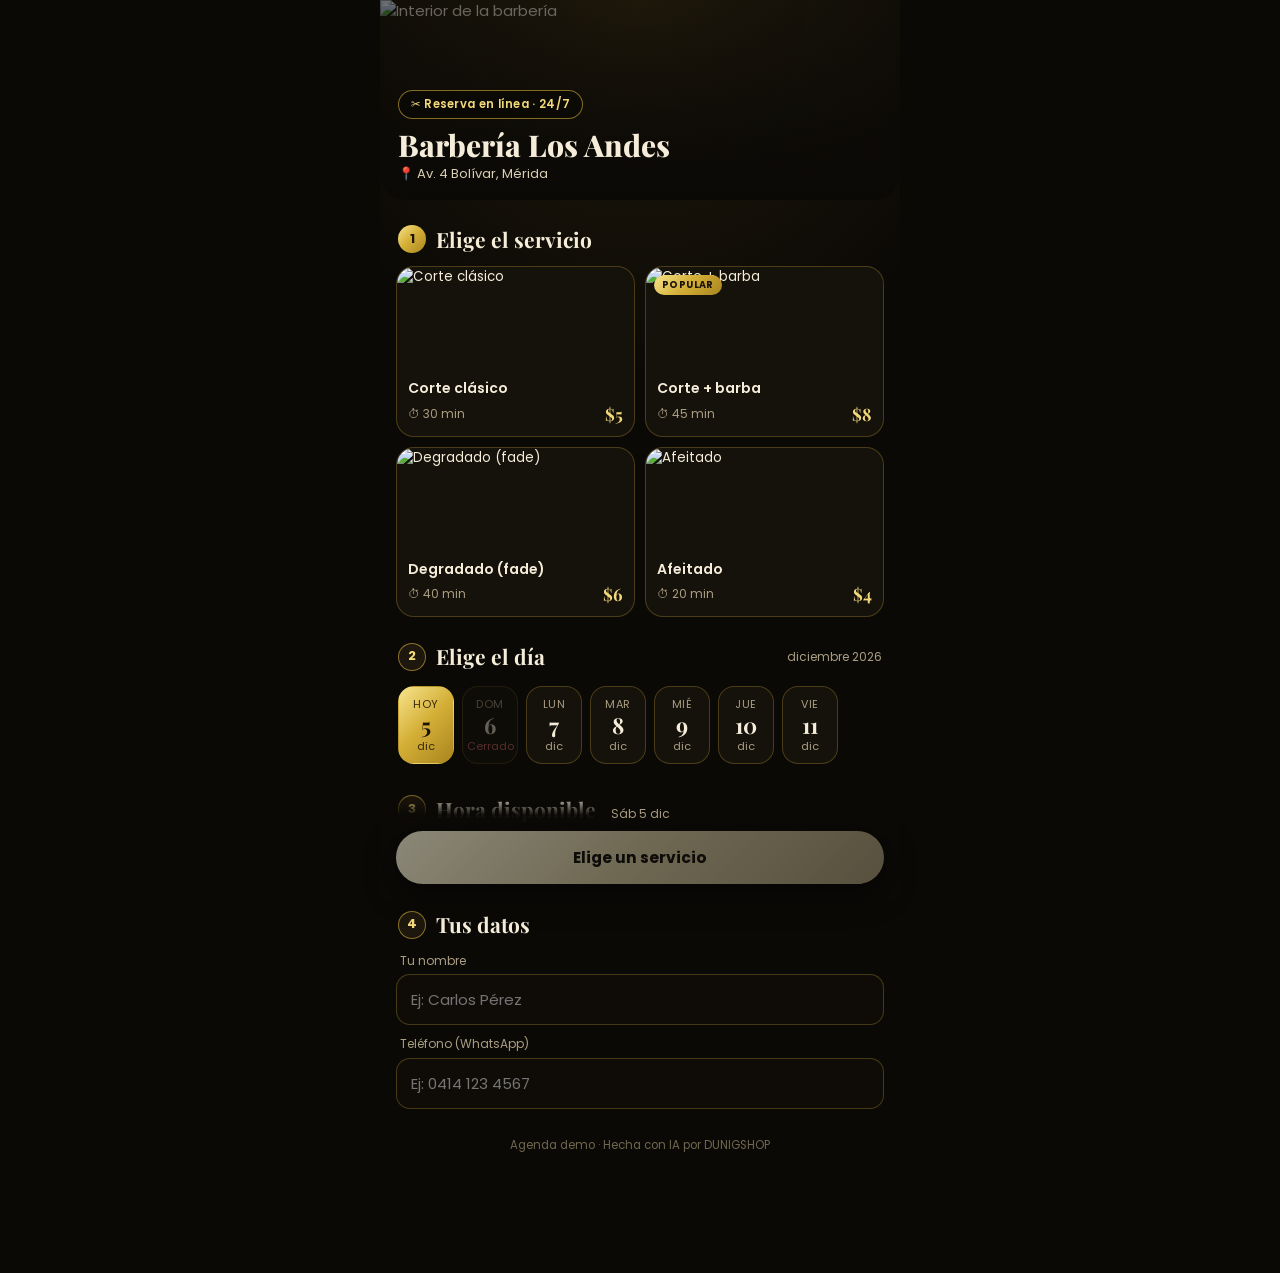
==== agenda-citas/index.html @ f9a7b9bd "Agregar 4 apps demo (menú QR, agenda de citas, catálogo por tallas, calculadora repostería) + galerí" ====
<!DOCTYPE html>
<html lang="es-VE">
<head>
<meta charset="UTF-8">
<meta name="viewport" content="width=device-width, initial-scale=1, viewport-fit=cover">
<title>Agenda tu cita · Barbería Los Andes</title>
<meta name="description" content="Agenda tu cita en línea: elige servicio, día y hora en segundos.">
<meta name="theme-color" content="#0b0906">
<link rel="manifest" href="manifest.json">
<link rel="icon" href="../vendedor/icon.png">
<link rel="preconnect" href="https://fonts.googleapis.com">
<link rel="preconnect" href="https://fonts.gstatic.com" crossorigin>
<link href="https://fonts.googleapis.com/css2?family=Playfair+Display:wght@600;700;800&family=Poppins:wght@300;400;500;600;700&display=swap" rel="stylesheet">
<script>
/* =====================================================================
   CONFIGURACIÓN DEL NEGOCIO  ·  Edita solo esta sección
   ---------------------------------------------------------------------
   - whatsapp: número que recibe las citas (58 + número, sin "+").
   - services: tus servicios con precio, duración (min) y foto.
   - schedule: hora de apertura/cierre (formato 24h), cada cuántos
     minutos hay un turno y qué días cierras (0 = domingo … 6 = sábado).
   - daysAhead: cuántos días se pueden reservar por adelantado.
   Las citas se guardan en este teléfono (localStorage) para marcar
   las horas ocupadas en esta demo.
   ---------------------------------------------------------------------
   ¿Quieres que todos tus clientes vean las horas ocupadas en tiempo
   real? Conecta tu propia base de datos (Supabase, Firebase, Google
   Sheets…) en las funciones loadBookings() y saveBooking() de abajo.
   ===================================================================== */
const CONFIG = {
  name: "Barbería Los Andes",
  address: "Av. 4 Bolívar, Mérida",
  whatsapp: "584140000000",
  currency: "$",
  heroImg: "https://images.unsplash.com/photo-1585747860715-2ba37e788b70?w=900&q=70&auto=format&fit=crop",
  services: [
    { id: "clasico", name: "Corte clásico",   price: 5, minutes: 30,
      img: "https://images.unsplash.com/photo-1622296089863-eb7fc530daa8?w=500&q=70&auto=format&fit=crop" },
    { id: "barba",   name: "Corte + barba",   price: 8, minutes: 45, tag: "Popular",
      img: "https://images.unsplash.com/photo-1532710093739-9470acff878f?w=500&q=70&auto=format&fit=crop" },
    { id: "fade",    name: "Degradado (fade)", price: 6, minutes: 40,
      img: "https://images.unsplash.com/photo-1593702275687-f8b402bf1fb5?w=500&q=70&auto=format&fit=crop" },
    { id: "afeitado",name: "Afeitado",         price: 4, minutes: 20,
      img: "https://images.unsplash.com/photo-1517832606299-7ae9b720a186?w=500&q=70&auto=format&fit=crop" }
  ],
  schedule: { open: "09:00", close: "17:00", everyMinutes: 45, closedDays: [0] },
  daysAhead: 7,
  demoBusySlots: true   // marca algunas horas como ocupadas para que la demo se vea real
};
</script>
<style>
:root{--bg:#0b0906;--card:#15110b;--line:rgba(212,175,55,.28);--line2:rgba(212,175,55,.6);--gold:#d4af37;--gold2:#f3d97a;--goldg:linear-gradient(135deg,#f7e48c 0%,#d4af37 48%,#a9851f 100%);--txt:#f5edd9;--mut:#a99d82}
*{box-sizing:border-box;margin:0;padding:0;-webkit-tap-highlight-color:transparent}
html,body{background:var(--bg)}
body{color:var(--txt);font-family:'Poppins',system-ui,sans-serif;font-size:15px;line-height:1.45;max-width:520px;margin:0 auto;min-height:100vh;padding-bottom:120px;
  background:radial-gradient(120% 50% at 50% 0%,rgba(212,175,55,.10),transparent 60%),var(--bg)}
.serif{font-family:'Playfair Display',Georgia,serif}
.gold{background:var(--goldg);-webkit-background-clip:text;background-clip:text;color:transparent}
button,input{font-family:inherit}
button{cursor:pointer}
img{display:block}
.hero{position:relative;height:200px;overflow:hidden;border-radius:0 0 26px 26px}
.hero img{width:100%;height:100%;object-fit:cover;filter:brightness(.5)}
.hero::after{content:"";position:absolute;inset:0;background:linear-gradient(180deg,rgba(11,9,6,.1),var(--bg) 100%)}
.hero-in{position:absolute;left:18px;right:18px;bottom:16px;z-index:2}
.pill{display:inline-flex;align-items:center;gap:6px;padding:5px 12px;border-radius:999px;font-size:11.5px;font-weight:600;letter-spacing:.3px;background:rgba(11,9,6,.6);border:1px solid var(--line2);color:var(--gold2);backdrop-filter:blur(6px)}
.hero h1{font-size:30px;line-height:1.1;font-weight:800;margin-top:10px}
.hero p{font-size:13px;color:#d9cfb6;margin-top:3px}
.wrap{padding:0 16px}
.stepH{display:flex;align-items:center;gap:10px;margin:24px 2px 12px}
.stepH .n{width:28px;height:28px;border-radius:50%;background:var(--goldg);color:#1b1305;font-weight:700;font-size:13px;display:flex;align-items:center;justify-content:center;flex:0 0 auto}
.stepH .n.off{background:#1e170d;color:var(--gold2);border:1px solid var(--line2)}
.stepH h2{font-size:21px}
.stepH small{margin-left:auto;color:var(--mut);font-size:12px}
.svc{display:grid;grid-template-columns:1fr 1fr;gap:10px}
.sv{position:relative;border:1px solid var(--line);border-radius:18px;overflow:hidden;background:var(--card);text-align:left;color:var(--txt);padding:0;transition:border-color .2s,transform .15s}
.sv:active{transform:scale(.98)}
.sv img{width:100%;height:104px;object-fit:cover}
.sv .b{padding:9px 11px 11px}
.sv h3{font-size:14px;font-weight:600;line-height:1.25}
.sv .m{display:flex;justify-content:space-between;align-items:center;margin-top:5px;font-size:12px;color:var(--mut)}
.sv .m b{font-family:'Playfair Display',serif;font-size:17px;color:var(--gold2)}
.sv .tag{position:absolute;top:8px;left:8px;font-size:9.5px;font-weight:700;letter-spacing:.4px;text-transform:uppercase;padding:3px 8px;border-radius:999px;background:var(--goldg);color:#1b1305}
.sv .ok{position:absolute;top:8px;right:8px;width:26px;height:26px;border-radius:50%;background:var(--goldg);display:none;align-items:center;justify-content:center}
.sv.on{border:1.5px solid var(--gold);box-shadow:0 0 0 3px rgba(212,175,55,.15)}
.sv.on .ok{display:flex}
.days{display:flex;gap:8px;overflow-x:auto;padding:2px 2px 6px;scrollbar-width:none}
.days::-webkit-scrollbar{display:none}
.day{flex:0 0 56px;border:1px solid var(--line);border-radius:16px;background:var(--card);color:var(--txt);padding:9px 0 8px;text-align:center}
.day .w{font-size:11px;text-transform:uppercase;letter-spacing:.6px;color:var(--mut)}
.day .d{font-family:'Playfair Display',serif;font-size:22px;font-weight:700;line-height:1.15}
.day .mo{font-size:11px;color:var(--mut)}
.day.on{background:var(--goldg);border-color:transparent;color:#1b1305}
.day.on .w,.day.on .mo{color:#3b2a08}
.day:disabled{opacity:.38;cursor:not-allowed}
.day:disabled .mo{color:#c66}
.hours{display:grid;grid-template-columns:repeat(3,1fr);gap:8px}
.h{border:1px solid var(--line);border-radius:14px;background:var(--card);color:var(--txt);padding:11px 0;font-size:14px;font-weight:500}
.h.on{background:var(--goldg);color:#1b1305;border-color:transparent;font-weight:700}
.h:disabled{color:#5b5240;background:#0f0c08;border-style:dashed;text-decoration:line-through;cursor:not-allowed}
.legend{display:flex;gap:14px;font-size:11.5px;color:var(--mut);margin-top:10px}
.legend i{display:inline-block;width:10px;height:10px;border-radius:3px;margin-right:5px;vertical-align:-1px}
.hint{color:var(--mut);font-size:13px;padding:14px;border:1px dashed var(--line);border-radius:14px;text-align:center}
.field{margin-bottom:10px}
.field label{display:block;font-size:12px;color:var(--mut);margin:0 0 5px 4px}
.field input{width:100%;background:#0f0c08;border:1px solid var(--line);border-radius:14px;padding:13px 14px;color:var(--txt);font-size:15px}
.field input:focus{outline:none;border-color:var(--gold)}
.cta{position:fixed;left:50%;transform:translateX(-50%);bottom:0;width:100%;max-width:520px;padding:12px 16px 16px;background:linear-gradient(180deg,rgba(11,9,6,0) 0,rgba(11,9,6,.97) 22px,var(--bg) 100%);z-index:30}
.cta .sum{font-size:12px;color:var(--mut);text-align:center;margin-bottom:8px;min-height:18px}
.btn{width:100%;border:0;border-radius:999px;background:var(--goldg);color:#1b1305;padding:15px;font-size:15.5px;font-weight:700;display:flex;gap:8px;align-items:center;justify-content:center;box-shadow:0 10px 30px rgba(0,0,0,.5)}
.btn:disabled{filter:grayscale(.7) brightness(.6);cursor:not-allowed}
.btn.ghost{background:transparent;color:var(--gold2);border:1px solid var(--line2);box-shadow:none;margin-top:10px}
.btn svg{width:20px;height:20px}
.done{position:fixed;inset:0;z-index:80;overflow:auto;background:radial-gradient(90% 60% at 50% 15%,rgba(212,175,55,.16),transparent 65%),var(--bg);display:none;padding:40px 22px 30px}
.done.show{display:block}
.done .in{max-width:400px;margin:0 auto;text-align:center}
.check{width:88px;height:88px;margin:0 auto;border-radius:50%;background:var(--goldg);display:flex;align-items:center;justify-content:center;box-shadow:0 0 0 10px rgba(212,175,55,.12),0 0 0 22px rgba(212,175,55,.06);animation:pop .5s ease}
@keyframes pop{0%{transform:scale(.4);opacity:0}70%{transform:scale(1.08)}100%{transform:scale(1);opacity:1}}
.done h2{font-size:31px;margin-top:26px}
.done .s{color:var(--mut);font-size:14px;margin-top:4px}
.ticket{margin:22px 0 16px;border:1px solid var(--line2);border-radius:22px;overflow:hidden;background:#130f09;text-align:left}
.ticket .top{display:flex;gap:12px;align-items:center;padding:14px;border-bottom:1px dashed rgba(212,175,55,.3)}
.ticket .top img{width:58px;height:58px;border-radius:14px;object-fit:cover}
.ticket .top b{font-size:16px}
.ticket .top small{display:block;color:var(--mut);font-size:12px}
.ticket .r{display:flex;justify-content:space-between;padding:9px 16px;font-size:14px}
.ticket .r span:first-child{color:var(--mut)}
.ticket .r.t{border-top:1px dashed rgba(212,175,55,.3);padding:12px 16px 14px}
.ticket .r.t span:last-child{font-family:'Playfair Display',serif;font-size:22px;color:var(--gold2);font-weight:700}
.note{display:flex;gap:8px;align-items:center;justify-content:center;font-size:12.5px;color:var(--gold2);margin-top:14px}
.foot{text-align:center;color:#6f664f;font-size:11.5px;margin:28px 0 0}
</style>
</head>
<body>
<header class="hero">
  <img id="heroImg" alt="Interior de la barbería">
  <div class="hero-in">
    <span class="pill">✂️ Reserva en línea · 24/7</span>
    <h1 class="serif" id="bizName"></h1>
    <p id="bizAddr"></p>
  </div>
</header>

<main class="wrap">
  <div class="stepH"><span class="n" id="n1">1</span><h2 class="serif">Elige el servicio</h2></div>
  <div class="svc" id="svc"></div>

  <div class="stepH"><span class="n off" id="n2">2</span><h2 class="serif">Elige el día</h2><small id="monthLbl"></small></div>
  <div class="days" id="days"></div>

  <div class="stepH"><span class="n off" id="n3">3</span><h2 class="serif">Hora disponible</h2></div>
  <div id="hoursBox"></div>

  <div class="stepH"><span class="n off" id="n4">4</span><h2 class="serif">Tus datos</h2></div>
  <div class="field"><label for="nm">Tu nombre</label><input id="nm" autocomplete="name" placeholder="Ej: Carlos Pérez"></div>
  <div class="field"><label for="tel">Teléfono (WhatsApp)</label><input id="tel" type="tel" inputmode="tel" autocomplete="tel" placeholder="Ej: 0414 123 4567"></div>
  <p class="foot">Agenda demo · Hecha con IA por DUNIGSHOP</p>
</main>

<div class="cta"><div class="sum" id="sum">Elige servicio, día y hora</div><button class="btn" id="confirm" disabled>Confirmar cita</button></div>

<section class="done" id="done">
  <div class="in">
    <div class="check"><svg width="44" height="44" viewBox="0 0 24 24" fill="none" stroke="#1b1305" stroke-width="3" stroke-linecap="round" stroke-linejoin="round"><path d="M5 12.5l4.5 4.5L19 7.5"/></svg></div>
    <h2 class="serif">¡Cita <span class="gold">confirmada!</span></h2>
    <p class="s">Te esperamos en <span id="dAddr"></span></p>
    <div class="ticket" id="ticket"></div>
    <button class="btn" id="wa"><svg viewBox="0 0 24 24" fill="currentColor"><path d="M12 2a10 10 0 0 0-8.6 15.1L2 22l5-1.3A10 10 0 1 0 12 2Zm5.3 14.1c-.2.6-1.3 1.2-1.8 1.2-.5.1-1 .2-3.3-.7-2.8-1.1-4.5-4-4.7-4.2-.1-.2-1.1-1.5-1.1-2.8s.7-2 1-2.3c.2-.3.5-.3.7-.3h.5c.2 0 .4 0 .6.5l.8 2c.1.2.1.4 0 .5l-.4.6-.3.4c-.1.1-.3.3-.1.6.2.3.8 1.3 1.7 2.1 1.1 1 2.1 1.3 2.4 1.5.3.1.5.1.6-.1l.9-1c.2-.3.4-.2.6-.1l1.9.9c.3.1.5.2.5.3.1.2.1.6-.1 1.2Z"/></svg>Enviar cita por WhatsApp</button>
    <button class="btn ghost" id="newB">Agendar otra cita</button>
    <p class="note">🔔 Te enviaremos un recordatorio por WhatsApp</p>
  </div>
</section>

<script>
(function(){
  const $ = s => document.querySelector(s);
  const money = n => CONFIG.currency + Number(n).toFixed(2).replace(/\.00$/, "");
  const DIAS = ["Dom","Lun","Mar","Mié","Jue","Vie","Sáb"];
  const DIAS_L = ["domingo","lunes","martes","miércoles","jueves","viernes","sábado"];
  const MESES = ["ene","feb","mar","abr","may","jun","jul","ago","sep","oct","nov","dic"];
  const MESES_L = ["enero","febrero","marzo","abril","mayo","junio","julio","agosto","septiembre","octubre","noviembre","diciembre"];
  const KEY = "agenda_bookings";
  const st = { svc: null, day: null, time: null };

  $("#heroImg").src = CONFIG.heroImg;
  $("#bizName").textContent = CONFIG.name;
  $("#bizAddr").textContent = "📍 " + CONFIG.address;
  $("#dAddr").textContent = CONFIG.address;
  document.title = "Agenda tu cita · " + CONFIG.name;

  // 👉 Base de datos propia: reemplaza estas dos funciones por llamadas a tu API.
  function loadBookings(){ try { return JSON.parse(localStorage.getItem(KEY) || "[]"); } catch(e) { return []; } }
  function saveBooking(b){ const all = loadBookings(); all.push(b); localStorage.setItem(KEY, JSON.stringify(all)); }

  const pad = n => String(n).padStart(2,"0");
  const ymd = d => d.getFullYear() + "-" + pad(d.getMonth()+1) + "-" + pad(d.getDate());
  const toMin = t => { const [h,m] = t.split(":").map(Number); return h*60+m; };
  const fmt12 = min => { let h = Math.floor(min/60), m = min%60; const ap = h >= 12 ? "pm" : "am"; h = h%12 || 12; return h + ":" + pad(m) + " " + ap; };

  // Servicios
  const svcBox = $("#svc");
  CONFIG.services.forEach(s => {
    const b = document.createElement("button"); b.className = "sv"; b.dataset.id = s.id;
    b.innerHTML = `<img src="${s.img}" alt="${s.name}" loading="lazy">${s.tag ? `<span class="tag">${s.tag}</span>` : ""}
      <span class="ok"><svg width="14" height="14" viewBox="0 0 24 24" fill="none" stroke="#1b1305" stroke-width="3.5"><path d="M5 12.5l4.5 4.5L19 7.5"/></svg></span>
      <div class="b"><h3>${s.name}</h3><div class="m"><span>⏱ ${s.minutes} min</span><b>${money(s.price)}</b></div></div>`;
    b.onclick = () => { st.svc = s; render(); };
    svcBox.appendChild(b);
  });

  // Días
  const today = new Date(); today.setHours(0,0,0,0);
  const days = [];
  for (let i = 0; i < CONFIG.daysAhead; i++) { const d = new Date(today); d.setDate(today.getDate()+i); days.push(d); }
  const daysBox = $("#days");
  days.forEach((d, i) => {
    const closed = CONFIG.schedule.closedDays.includes(d.getDay());
    const b = document.createElement("button"); b.className = "day"; b.dataset.k = ymd(d); b.disabled = closed;
    b.innerHTML = `<div class="w">${i === 0 ? "Hoy" : DIAS[d.getDay()]}</div><div class="d">${d.getDate()}</div><div class="mo">${closed ? "Cerrado" : MESES[d.getMonth()]}</div>`;
    b.onclick = () => { st.day = d; st.time = null; render(); };
    daysBox.appendChild(b);
  });
  $("#monthLbl").textContent = MESES_L[today.getMonth()] + " " + today.getFullYear();
  // Preselecciona el primer día abierto
  st.day = days.find(d => !CONFIG.schedule.closedDays.includes(d.getDay())) || null;

  // Horas
  const slots = [];
  for (let m = toMin(CONFIG.schedule.open); m + 30 <= toMin(CONFIG.schedule.close); m += CONFIG.schedule.everyMinutes) slots.push(m);

  function busy(dayKey){
    const set = new Set(loadBookings().filter(b => b.day === dayKey).map(b => b.time));
    if (CONFIG.demoBusySlots) { // ocupadas "de ejemplo", siempre las mismas para cada fecha
      let seed = dayKey.split("-").join("") % 9973;
      slots.forEach(s => { seed = (seed * 9301 + 49297) % 233280; if (seed / 233280 < 0.25) set.add(s); });
    }
    return set;
  }

  function renderHours(){
    const box = $("#hoursBox");
    if (!st.day) { box.innerHTML = `<p class="hint">Primero elige un día</p>`; return; }
    const k = ymd(st.day), taken = busy(k);
    const now = new Date(), isToday = k === ymd(now), nowMin = now.getHours()*60 + now.getMinutes();
    const free = slots.filter(s => !taken.has(s) && !(isToday && s <= nowMin + 15));
    if (!free.length) { box.innerHTML = `<p class="hint">No quedan horas libres este día. Prueba con otro día 👆</p>`; return; }
    box.innerHTML = `<div class="hours">${slots.map(s => {
      const off = taken.has(s) || (isToday && s <= nowMin + 15);
      return `<button class="h ${st.time === s ? "on" : ""}" data-t="${s}" ${off ? "disabled" : ""}>${fmt12(s)}</button>`;
    }).join("")}</div>
    <div class="legend"><span><i style="background:var(--goldg)"></i>Seleccionada</span><span><i style="border:1px solid var(--line);background:#15110b"></i>Libre</span><span><i style="border:1px dashed var(--line);background:#0f0c08"></i>Ocupada</span></div>`;
    box.querySelectorAll(".h:not([disabled])").forEach(b => b.onclick = () => { st.time = Number(b.dataset.t); render(); });
  }

  const dayLabel = d => DIAS_L[d.getDay()].replace(/^./, c => c.toUpperCase()) + " " + d.getDate() + " de " + MESES_L[d.getMonth()];
  const valid = () => st.svc && st.day && st.time != null && $("#nm").value.trim().length >= 2 && $("#tel").value.replace(/\D/g,"").length >= 7;

  function render(){
    svcBox.querySelectorAll(".sv").forEach(b => b.classList.toggle("on", st.svc && b.dataset.id === st.svc.id));
    daysBox.querySelectorAll(".day").forEach(b => b.classList.toggle("on", st.day && b.dataset.k === ymd(st.day)));
    renderHours();
    $("#n2").classList.toggle("off", !st.svc); $("#n3").classList.toggle("off", !(st.svc && st.day));
    $("#n4").classList.toggle("off", st.time == null);
    const parts = [];
    if (st.svc) parts.push(st.svc.name + " · " + money(st.svc.price));
    if (st.day) parts.push(DIAS[st.day.getDay()] + " " + st.day.getDate() + " " + MESES[st.day.getMonth()]);
    if (st.time != null) parts.push(fmt12(st.time));
    $("#sum").textContent = parts.length ? parts.join("  •  ") : "Elige servicio, día y hora";
    $("#confirm").disabled = !valid();
    $("#confirm").textContent = !st.svc ? "Elige un servicio" : st.time == null ? "Elige una hora" : !valid() ? "Escribe tu nombre y teléfono" : "Confirmar cita";
  }
  $("#nm").addEventListener("input", render); $("#tel").addEventListener("input", render);

  let last = null;
  $("#confirm").onclick = () => {
    if (!valid()) return;
    const k = ymd(st.day);
    if (busy(k).has(st.time)) { alert("Esa hora acaba de ocuparse, elige otra."); st.time = null; render(); return; }
    last = { svc: st.svc, day: new Date(st.day), time: st.time, name: $("#nm").value.trim(), tel: $("#tel").value.trim() };
    saveBooking({ day: k, time: st.time, svc: st.svc.id, name: last.name, tel: last.tel, at: Date.now() });
    const end = st.time + st.svc.minutes;
    $("#ticket").innerHTML = `<div class="top"><img src="${st.svc.img}" alt=""><div><b>${st.svc.name}</b><small>${st.svc.minutes} min · ${CONFIG.name}</small></div></div>
      <div class="r"><span>Servicio</span><span>${st.svc.name}</span></div>
      <div class="r"><span>Día</span><span>${dayLabel(st.day)}</span></div>
      <div class="r"><span>Hora</span><span>${fmt12(st.time)} – ${fmt12(end)}</span></div>
      <div class="r"><span>Cliente</span><span>${last.name.replace(/</g,"&lt;")}</span></div>
      <div class="r t"><span>Total</span><span>${money(st.svc.price)}</span></div>`;
    $("#done").classList.add("show"); $("#done").scrollTop = 0;
  };
  $("#wa").onclick = () => {
    if (!last) return;
    let msg = `💈 *Nueva cita · ${CONFIG.name}*\n\n`;
    msg += `✂️ Servicio: *${last.svc.name}* (${last.svc.minutes} min)\n`;
    msg += `📅 Día: *${dayLabel(last.day)}*\n🕒 Hora: *${fmt12(last.time)}*\n`;
    msg += `👤 Cliente: ${last.name}\n📱 Teléfono: ${last.tel}\n\n💰 Total: *${money(last.svc.price)}*\n📍 ${CONFIG.address}\n\n_Reservado desde la agenda en línea_`;
    window.open(`https://wa.me/${CONFIG.whatsapp}?text=${encodeURIComponent(msg)}`, "_blank");
  };
  $("#newB").onclick = () => { $("#done").classList.remove("show"); st.time = null; render(); window.scrollTo({top:0}); };

  render();
})();
</script>
</body>
</html>
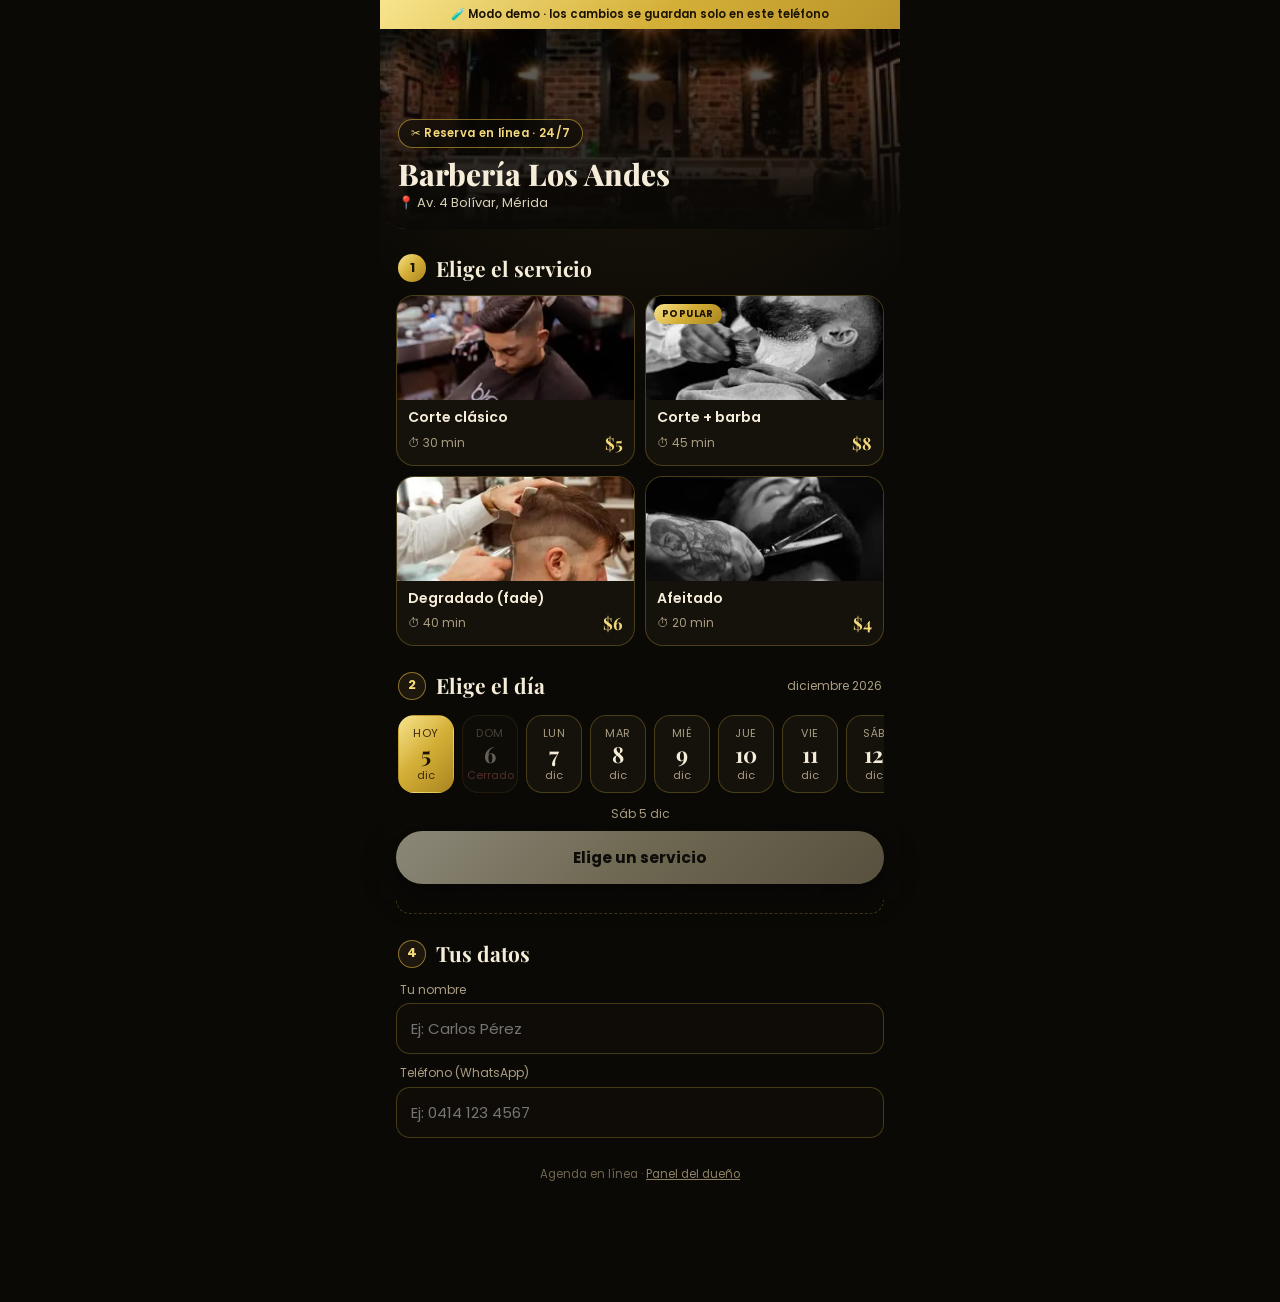
==== commit 40f18488: "Apps con panel del dueño y datos en Supabase del comprador (modo demo sin Supabase): menú QR, agenda" ====
--- a/agenda-citas/index.html
+++ b/agenda-citas/index.html
@@ -3,51 +3,17 @@
 <head>
 <meta charset="UTF-8">
 <meta name="viewport" content="width=device-width, initial-scale=1, viewport-fit=cover">
-<title>Agenda tu cita · Barbería Los Andes</title>
+<title>Agenda tu cita</title>
 <meta name="description" content="Agenda tu cita en línea: elige servicio, día y hora en segundos.">
 <meta name="theme-color" content="#0b0906">
 <link rel="manifest" href="manifest.json">
-<link rel="icon" href="../vendedor/icon.png">
+<link rel="icon" href="icon.png">
 <link rel="preconnect" href="https://fonts.googleapis.com">
 <link rel="preconnect" href="https://fonts.gstatic.com" crossorigin>
 <link href="https://fonts.googleapis.com/css2?family=Playfair+Display:wght@600;700;800&family=Poppins:wght@300;400;500;600;700&display=swap" rel="stylesheet">
-<script>
-/* =====================================================================
-   CONFIGURACIÓN DEL NEGOCIO  ·  Edita solo esta sección
-   ---------------------------------------------------------------------
-   - whatsapp: número que recibe las citas (58 + número, sin "+").
-   - services: tus servicios con precio, duración (min) y foto.
-   - schedule: hora de apertura/cierre (formato 24h), cada cuántos
-     minutos hay un turno y qué días cierras (0 = domingo … 6 = sábado).
-   - daysAhead: cuántos días se pueden reservar por adelantado.
-   Las citas se guardan en este teléfono (localStorage) para marcar
-   las horas ocupadas en esta demo.
-   ---------------------------------------------------------------------
-   ¿Quieres que todos tus clientes vean las horas ocupadas en tiempo
-   real? Conecta tu propia base de datos (Supabase, Firebase, Google
-   Sheets…) en las funciones loadBookings() y saveBooking() de abajo.
-   ===================================================================== */
-const CONFIG = {
-  name: "Barbería Los Andes",
-  address: "Av. 4 Bolívar, Mérida",
-  whatsapp: "584140000000",
-  currency: "$",
-  heroImg: "https://images.unsplash.com/photo-1585747860715-2ba37e788b70?w=900&q=70&auto=format&fit=crop",
-  services: [
-    { id: "clasico", name: "Corte clásico",   price: 5, minutes: 30,
-      img: "https://images.unsplash.com/photo-1622296089863-eb7fc530daa8?w=500&q=70&auto=format&fit=crop" },
-    { id: "barba",   name: "Corte + barba",   price: 8, minutes: 45, tag: "Popular",
-      img: "https://images.unsplash.com/photo-1532710093739-9470acff878f?w=500&q=70&auto=format&fit=crop" },
-    { id: "fade",    name: "Degradado (fade)", price: 6, minutes: 40,
-      img: "https://images.unsplash.com/photo-1593702275687-f8b402bf1fb5?w=500&q=70&auto=format&fit=crop" },
-    { id: "afeitado",name: "Afeitado",         price: 4, minutes: 20,
-      img: "https://images.unsplash.com/photo-1517832606299-7ae9b720a186?w=500&q=70&auto=format&fit=crop" }
-  ],
-  schedule: { open: "09:00", close: "17:00", everyMinutes: 45, closedDays: [0] },
-  daysAhead: 7,
-  demoBusySlots: true   // marca algunas horas como ocupadas para que la demo se vea real
-};
-</script>
+<script src="config.js"></script>
+<script src="app.js"></script>
+<script src="nucleo.js"></script>
 <style>
 :root{--bg:#0b0906;--card:#15110b;--line:rgba(212,175,55,.28);--line2:rgba(212,175,55,.6);--gold:#d4af37;--gold2:#f3d97a;--goldg:linear-gradient(135deg,#f7e48c 0%,#d4af37 48%,#a9851f 100%);--txt:#f5edd9;--mut:#a99d82}
 *{box-sizing:border-box;margin:0;padding:0;-webkit-tap-highlight-color:transparent}
@@ -129,12 +95,18 @@
 .ticket .r.t span:last-child{font-family:'Playfair Display',serif;font-size:22px;color:var(--gold2);font-weight:700}
 .note{display:flex;gap:8px;align-items:center;justify-content:center;font-size:12.5px;color:var(--gold2);margin-top:14px}
 .foot{text-align:center;color:#6f664f;font-size:11.5px;margin:28px 0 0}
+.hero .lgo{width:46px;height:46px;border-radius:14px;object-fit:cover;border:1.5px solid var(--gold);margin-bottom:6px;background:#1b150c}
+.skel{height:150px;border-radius:18px;background:linear-gradient(90deg,#15110b,#1f180e,#15110b);background-size:200% 100%;animation:sk 1.2s infinite}
+@keyframes sk{to{background-position:-200% 0}}
+.foot a{color:#8d8165}
+.svc .empty{grid-column:1/-1;color:var(--mut);text-align:center;padding:20px;border:1px dashed var(--line);border-radius:16px}
 </style>
 </head>
 <body>
 <header class="hero">
-  <img id="heroImg" alt="Interior de la barbería">
+  <img id="heroImg" alt="">
   <div class="hero-in">
+    <img class="lgo" id="bizLogo" alt="" style="display:none">
     <span class="pill">✂️ Reserva en línea · 24/7</span>
     <h1 class="serif" id="bizName"></h1>
     <p id="bizAddr"></p>
@@ -143,7 +115,7 @@
 
 <main class="wrap">
   <div class="stepH"><span class="n" id="n1">1</span><h2 class="serif">Elige el servicio</h2></div>
-  <div class="svc" id="svc"></div>
+  <div class="svc" id="svc"><div class="skel"></div><div class="skel"></div></div>
 
   <div class="stepH"><span class="n off" id="n2">2</span><h2 class="serif">Elige el día</h2><small id="monthLbl"></small></div>
   <div class="days" id="days"></div>
@@ -154,7 +126,7 @@
   <div class="stepH"><span class="n off" id="n4">4</span><h2 class="serif">Tus datos</h2></div>
   <div class="field"><label for="nm">Tu nombre</label><input id="nm" autocomplete="name" placeholder="Ej: Carlos Pérez"></div>
   <div class="field"><label for="tel">Teléfono (WhatsApp)</label><input id="tel" type="tel" inputmode="tel" autocomplete="tel" placeholder="Ej: 0414 123 4567"></div>
-  <p class="foot">Agenda demo · Hecha con IA por DUNIGSHOP</p>
+  <p class="foot">Agenda en línea · <a href="panel/">Panel del dueño</a></p>
 </main>
 
 <div class="cta"><div class="sum" id="sum">Elige servicio, día y hora</div><button class="btn" id="confirm" disabled>Confirmar cita</button></div>
@@ -167,87 +139,108 @@
     <div class="ticket" id="ticket"></div>
     <button class="btn" id="wa"><svg viewBox="0 0 24 24" fill="currentColor"><path d="M12 2a10 10 0 0 0-8.6 15.1L2 22l5-1.3A10 10 0 1 0 12 2Zm5.3 14.1c-.2.6-1.3 1.2-1.8 1.2-.5.1-1 .2-3.3-.7-2.8-1.1-4.5-4-4.7-4.2-.1-.2-1.1-1.5-1.1-2.8s.7-2 1-2.3c.2-.3.5-.3.7-.3h.5c.2 0 .4 0 .6.5l.8 2c.1.2.1.4 0 .5l-.4.6-.3.4c-.1.1-.3.3-.1.6.2.3.8 1.3 1.7 2.1 1.1 1 2.1 1.3 2.4 1.5.3.1.5.1.6-.1l.9-1c.2-.3.4-.2.6-.1l1.9.9c.3.1.5.2.5.3.1.2.1.6-.1 1.2Z"/></svg>Enviar cita por WhatsApp</button>
     <button class="btn ghost" id="newB">Agendar otra cita</button>
-    <p class="note">🔔 Te enviaremos un recordatorio por WhatsApp</p>
+    <p class="note" id="dNote">🔔 Te confirmaremos por WhatsApp</p>
   </div>
 </section>
 
 <script>
-(function(){
-  const $ = s => document.querySelector(s);
-  const money = n => CONFIG.currency + Number(n).toFixed(2).replace(/\.00$/, "");
+(async function(){
+  const N = Nucleo, $ = N.$, esc = N.esc;
+  N.bannerDemo();
   const DIAS = ["Dom","Lun","Mar","Mié","Jue","Vie","Sáb"];
   const DIAS_L = ["domingo","lunes","martes","miércoles","jueves","viernes","sábado"];
   const MESES = ["ene","feb","mar","abr","may","jun","jul","ago","sep","oct","nov","dic"];
   const MESES_L = ["enero","febrero","marzo","abril","mayo","junio","julio","agosto","septiembre","octubre","noviembre","diciembre"];
-  const KEY = "agenda_bookings";
   const st = { svc: null, day: null, time: null };
-
-  $("#heroImg").src = CONFIG.heroImg;
-  $("#bizName").textContent = CONFIG.name;
-  $("#bizAddr").textContent = "📍 " + CONFIG.address;
-  $("#dAddr").textContent = CONFIG.address;
-  document.title = "Agenda tu cita · " + CONFIG.name;
-
-  // 👉 Base de datos propia: reemplaza estas dos funciones por llamadas a tu API.
-  function loadBookings(){ try { return JSON.parse(localStorage.getItem(KEY) || "[]"); } catch(e) { return []; } }
-  function saveBooking(b){ const all = loadBookings(); all.push(b); localStorage.setItem(KEY, JSON.stringify(all)); }
+  let db, S = {}, SVC = [], BLOQ = new Set(), OCUP = new Set();
+  const money = n => N.money0(n, S.moneda || "$");
+
+  try { db = await N.listo(); }
+  catch(e) { if (e.code === "NO_CONFIG") return N.pantallaSinConexion("panel/"); throw e; }
 
   const pad = n => String(n).padStart(2,"0");
   const ymd = d => d.getFullYear() + "-" + pad(d.getMonth()+1) + "-" + pad(d.getDate());
-  const toMin = t => { const [h,m] = t.split(":").map(Number); return h*60+m; };
+  const toMin = t => { const [h,m] = String(t || "0:0").split(":").map(Number); return h*60+m; };
+  const toHHMM = m => pad(Math.floor(m/60)) + ":" + pad(m%60);
   const fmt12 = min => { let h = Math.floor(min/60), m = min%60; const ap = h >= 12 ? "pm" : "am"; h = h%12 || 12; return h + ":" + pad(m) + " " + ap; };
+  const today = new Date(); today.setHours(0,0,0,0);
+  let days = [];
+
+  async function cargarBase(){
+    const [a, s, b] = await Promise.all([
+      db.select("agc_ajustes", { eq: { id: 1 } }),
+      db.select("agc_servicios", { eq: { activo: true }, order: [["orden"], ["nombre"]] }),
+      db.select("agc_bloqueos", { gte: { fecha: ymd(today) } })
+    ]);
+    S = (a[0] && a[0].datos) || {}; SVC = s.map(x => ({ ...x, precio: Number(x.precio) })); BLOQ = new Set(b.map(x => x.fecha));
+    const n = Math.max(1, Math.min(60, parseInt(S.dias, 10) || 7));
+    days = []; for (let i = 0; i < n; i++) { const d = new Date(today); d.setDate(today.getDate()+i); days.push(d); }
+    if (st.svc) st.svc = SVC.find(x => x.id === st.svc.id) || null;
+  }
+  // Horas ocupadas: vienen de la base de datos para que TODOS los clientes vean lo mismo
+  async function cargarOcupados(){
+    if (!days.length) return;
+    const r = await db.rpc("agc_ocupados", { p_desde: ymd(days[0]), p_hasta: ymd(days[days.length-1]) });
+    OCUP = new Set((r || []).map(x => x.fecha + "|" + String(x.hora).slice(0,5)));
+  }
+  try { await cargarBase(); await cargarOcupados(); }
+  catch(e) { $("#svc").innerHTML = `<p class="empty">${esc(e.message)}</p>`; return; }
+
+  const dia = d => (S.horario || {})[d.getDay()] || { abierto: false };
+  const cerrado = d => !dia(d).abierto || BLOQ.has(ymd(d));
+  function slotsDe(d){
+    const h = dia(d), step = Math.max(5, parseInt(S.intervalo, 10) || 30), out = [];
+    for (let m = toMin(h.desde); m + step <= toMin(h.hasta); m += step) out.push(m);
+    return out;
+  }
+
+  function cabecera(){
+    $("#heroImg").src = N.img(S.portada) || "[data-uri]";
+    if (S.logo) { $("#bizLogo").src = N.img(S.logo); $("#bizLogo").style.display = ""; }
+    $("#bizName").textContent = S.nombre || "Agenda tu cita";
+    $("#bizAddr").textContent = S.direccion ? "📍 " + S.direccion : "";
+    $("#dAddr").textContent = S.direccion || S.nombre || "";
+    document.title = "Agenda tu cita · " + (S.nombre || "");
+  }
 
   // Servicios
   const svcBox = $("#svc");
-  CONFIG.services.forEach(s => {
-    const b = document.createElement("button"); b.className = "sv"; b.dataset.id = s.id;
-    b.innerHTML = `<img src="${s.img}" alt="${s.name}" loading="lazy">${s.tag ? `<span class="tag">${s.tag}</span>` : ""}
-      <span class="ok"><svg width="14" height="14" viewBox="0 0 24 24" fill="none" stroke="#1b1305" stroke-width="3.5"><path d="M5 12.5l4.5 4.5L19 7.5"/></svg></span>
-      <div class="b"><h3>${s.name}</h3><div class="m"><span>⏱ ${s.minutes} min</span><b>${money(s.price)}</b></div></div>`;
-    b.onclick = () => { st.svc = s; render(); };
-    svcBox.appendChild(b);
-  });
+  function renderSvcs(){
+    svcBox.innerHTML = SVC.length ? "" : `<p class="empty">Pronto publicaremos nuestros servicios.</p>`;
+    SVC.forEach(s => {
+      const b = document.createElement("button"); b.className = "sv"; b.dataset.id = s.id;
+      b.innerHTML = `${s.foto ? `<img src="${esc(N.img(s.foto))}" alt="${esc(s.nombre)}" loading="lazy">` : `<div style="height:104px;background:#221a10"></div>`}${s.etiqueta ? `<span class="tag">${esc(s.etiqueta)}</span>` : ""}
+        <span class="ok"><svg width="14" height="14" viewBox="0 0 24 24" fill="none" stroke="#1b1305" stroke-width="3.5"><path d="M5 12.5l4.5 4.5L19 7.5"/></svg></span>
+        <div class="b"><h3>${esc(s.nombre)}</h3><div class="m"><span>⏱ ${s.duracion} min</span><b>${money(s.precio)}</b></div></div>`;
+      b.onclick = () => { st.svc = s; render(); };
+      svcBox.appendChild(b);
+    });
+  }
 
   // Días
-  const today = new Date(); today.setHours(0,0,0,0);
-  const days = [];
-  for (let i = 0; i < CONFIG.daysAhead; i++) { const d = new Date(today); d.setDate(today.getDate()+i); days.push(d); }
   const daysBox = $("#days");
-  days.forEach((d, i) => {
-    const closed = CONFIG.schedule.closedDays.includes(d.getDay());
-    const b = document.createElement("button"); b.className = "day"; b.dataset.k = ymd(d); b.disabled = closed;
-    b.innerHTML = `<div class="w">${i === 0 ? "Hoy" : DIAS[d.getDay()]}</div><div class="d">${d.getDate()}</div><div class="mo">${closed ? "Cerrado" : MESES[d.getMonth()]}</div>`;
-    b.onclick = () => { st.day = d; st.time = null; render(); };
-    daysBox.appendChild(b);
-  });
-  $("#monthLbl").textContent = MESES_L[today.getMonth()] + " " + today.getFullYear();
-  // Preselecciona el primer día abierto
-  st.day = days.find(d => !CONFIG.schedule.closedDays.includes(d.getDay())) || null;
-
-  // Horas
-  const slots = [];
-  for (let m = toMin(CONFIG.schedule.open); m + 30 <= toMin(CONFIG.schedule.close); m += CONFIG.schedule.everyMinutes) slots.push(m);
-
-  function busy(dayKey){
-    const set = new Set(loadBookings().filter(b => b.day === dayKey).map(b => b.time));
-    if (CONFIG.demoBusySlots) { // ocupadas "de ejemplo", siempre las mismas para cada fecha
-      let seed = dayKey.split("-").join("") % 9973;
-      slots.forEach(s => { seed = (seed * 9301 + 49297) % 233280; if (seed / 233280 < 0.25) set.add(s); });
-    }
-    return set;
+  function renderDays(){
+    daysBox.innerHTML = "";
+    days.forEach((d, i) => {
+      const off = cerrado(d);
+      const b = document.createElement("button"); b.className = "day"; b.dataset.k = ymd(d); b.disabled = off;
+      b.innerHTML = `<div class="w">${i === 0 ? "Hoy" : DIAS[d.getDay()]}</div><div class="d">${d.getDate()}</div><div class="mo">${off ? "Cerrado" : MESES[d.getMonth()]}</div>`;
+      b.onclick = () => { st.day = d; st.time = null; render(); };
+      daysBox.appendChild(b);
+    });
+    $("#monthLbl").textContent = MESES_L[today.getMonth()] + " " + today.getFullYear();
+    if (!st.day || cerrado(st.day) || !days.some(d => ymd(d) === ymd(st.day))) st.day = days.find(d => !cerrado(d)) || null;
   }
 
   function renderHours(){
     const box = $("#hoursBox");
-    if (!st.day) { box.innerHTML = `<p class="hint">Primero elige un día</p>`; return; }
-    const k = ymd(st.day), taken = busy(k);
+    if (!st.day) { box.innerHTML = `<p class="hint">No hay días disponibles por ahora.</p>`; return; }
+    const k = ymd(st.day), slots = slotsDe(st.day);
     const now = new Date(), isToday = k === ymd(now), nowMin = now.getHours()*60 + now.getMinutes();
-    const free = slots.filter(s => !taken.has(s) && !(isToday && s <= nowMin + 15));
-    if (!free.length) { box.innerHTML = `<p class="hint">No quedan horas libres este día. Prueba con otro día 👆</p>`; return; }
-    box.innerHTML = `<div class="hours">${slots.map(s => {
-      const off = taken.has(s) || (isToday && s <= nowMin + 15);
-      return `<button class="h ${st.time === s ? "on" : ""}" data-t="${s}" ${off ? "disabled" : ""}>${fmt12(s)}</button>`;
-    }).join("")}</div>
+    const off = s => OCUP.has(k + "|" + toHHMM(s)) || (isToday && s <= nowMin + 15);
+    if (st.time != null && off(st.time)) st.time = null;
+    if (!slots.filter(s => !off(s)).length) { box.innerHTML = `<p class="hint">No quedan horas libres este día. Prueba con otro día 👆</p>`; return; }
+    box.innerHTML = `<div class="hours">${slots.map(s => `<button class="h ${st.time === s ? "on" : ""}" data-t="${s}" ${off(s) ? "disabled" : ""}>${fmt12(s)}</button>`).join("")}</div>
     <div class="legend"><span><i style="background:var(--goldg)"></i>Seleccionada</span><span><i style="border:1px solid var(--line);background:#15110b"></i>Libre</span><span><i style="border:1px dashed var(--line);background:#0f0c08"></i>Ocupada</span></div>`;
     box.querySelectorAll(".h:not([disabled])").forEach(b => b.onclick = () => { st.time = Number(b.dataset.t); render(); });
   }
@@ -256,13 +249,13 @@
   const valid = () => st.svc && st.day && st.time != null && $("#nm").value.trim().length >= 2 && $("#tel").value.replace(/\D/g,"").length >= 7;
 
   function render(){
-    svcBox.querySelectorAll(".sv").forEach(b => b.classList.toggle("on", st.svc && b.dataset.id === st.svc.id));
-    daysBox.querySelectorAll(".day").forEach(b => b.classList.toggle("on", st.day && b.dataset.k === ymd(st.day)));
+    svcBox.querySelectorAll(".sv").forEach(b => b.classList.toggle("on", !!st.svc && b.dataset.id === st.svc.id));
+    daysBox.querySelectorAll(".day").forEach(b => b.classList.toggle("on", !!st.day && b.dataset.k === ymd(st.day)));
     renderHours();
     $("#n2").classList.toggle("off", !st.svc); $("#n3").classList.toggle("off", !(st.svc && st.day));
     $("#n4").classList.toggle("off", st.time == null);
     const parts = [];
-    if (st.svc) parts.push(st.svc.name + " · " + money(st.svc.price));
+    if (st.svc) parts.push(st.svc.nombre + " · " + money(st.svc.precio));
     if (st.day) parts.push(DIAS[st.day.getDay()] + " " + st.day.getDate() + " " + MESES[st.day.getMonth()]);
     if (st.time != null) parts.push(fmt12(st.time));
     $("#sum").textContent = parts.length ? parts.join("  •  ") : "Elige servicio, día y hora";
@@ -272,33 +265,48 @@
   $("#nm").addEventListener("input", render); $("#tel").addEventListener("input", render);
 
   let last = null;
-  $("#confirm").onclick = () => {
+  $("#confirm").onclick = async () => {
     if (!valid()) return;
-    const k = ymd(st.day);
-    if (busy(k).has(st.time)) { alert("Esa hora acaba de ocuparse, elige otra."); st.time = null; render(); return; }
+    const k = ymd(st.day), hh = toHHMM(st.time), btn = $("#confirm");
+    btn.disabled = true; btn.textContent = "Reservando…";
+    try {
+      await db.insert("agc_citas", { id: N.uid(), servicio_id: st.svc.id, servicio: st.svc.nombre, precio: st.svc.precio, duracion: st.svc.duracion, fecha: k, hora: hh, cliente: $("#nm").value.trim().slice(0,80), telefono: $("#tel").value.trim().slice(0,30), estado: "pendiente" });
+    } catch(e) {
+      if (e.code === "23505") { alert("Esa hora acaba de ser reservada por otra persona. Elige otra, por favor."); }
+      else alert(e.message.replace(/^.*?:\s*/, "") || "No se pudo reservar. Intenta de nuevo.");
+      try { await cargarOcupados(); } catch(x) {}
+      st.time = null; render(); return;
+    }
+    OCUP.add(k + "|" + hh);
     last = { svc: st.svc, day: new Date(st.day), time: st.time, name: $("#nm").value.trim(), tel: $("#tel").value.trim() };
-    saveBooking({ day: k, time: st.time, svc: st.svc.id, name: last.name, tel: last.tel, at: Date.now() });
-    const end = st.time + st.svc.minutes;
-    $("#ticket").innerHTML = `<div class="top"><img src="${st.svc.img}" alt=""><div><b>${st.svc.name}</b><small>${st.svc.minutes} min · ${CONFIG.name}</small></div></div>
-      <div class="r"><span>Servicio</span><span>${st.svc.name}</span></div>
+    const end = st.time + st.svc.duracion;
+    $("#ticket").innerHTML = `<div class="top">${st.svc.foto ? `<img src="${esc(N.img(st.svc.foto))}" alt="">` : ""}<div><b>${esc(st.svc.nombre)}</b><small>${st.svc.duracion} min · ${esc(S.nombre || "")}</small></div></div>
+      <div class="r"><span>Servicio</span><span>${esc(st.svc.nombre)}</span></div>
       <div class="r"><span>Día</span><span>${dayLabel(st.day)}</span></div>
       <div class="r"><span>Hora</span><span>${fmt12(st.time)} – ${fmt12(end)}</span></div>
-      <div class="r"><span>Cliente</span><span>${last.name.replace(/</g,"&lt;")}</span></div>
-      <div class="r t"><span>Total</span><span>${money(st.svc.price)}</span></div>`;
+      <div class="r"><span>Cliente</span><span>${esc(last.name)}</span></div>
+      <div class="r t"><span>Total</span><span>${money(st.svc.precio)}</span></div>`;
+    $("#wa").style.display = N.waNum(S.whatsapp) ? "" : "none";
     $("#done").classList.add("show"); $("#done").scrollTop = 0;
   };
   $("#wa").onclick = () => {
     if (!last) return;
-    let msg = `💈 *Nueva cita · ${CONFIG.name}*\n\n`;
-    msg += `✂️ Servicio: *${last.svc.name}* (${last.svc.minutes} min)\n`;
+    let msg = `💈 *Nueva cita · ${S.nombre || ""}*\n\n`;
+    msg += `✂️ Servicio: *${last.svc.nombre}* (${last.svc.duracion} min)\n`;
     msg += `📅 Día: *${dayLabel(last.day)}*\n🕒 Hora: *${fmt12(last.time)}*\n`;
-    msg += `👤 Cliente: ${last.name}\n📱 Teléfono: ${last.tel}\n\n💰 Total: *${money(last.svc.price)}*\n📍 ${CONFIG.address}\n\n_Reservado desde la agenda en línea_`;
-    window.open(`https://wa.me/${CONFIG.whatsapp}?text=${encodeURIComponent(msg)}`, "_blank");
+    msg += `👤 Cliente: ${last.name}\n📱 Teléfono: ${last.tel}\n\n💰 Total: *${money(last.svc.precio)}*` + (S.direccion ? `\n📍 ${S.direccion}` : "") + `\n\n_Reservado desde la agenda en línea_`;
+    window.open(`https://wa.me/${N.waNum(S.whatsapp)}?text=${encodeURIComponent(msg)}`, "_blank");
   };
   $("#newB").onclick = () => { $("#done").classList.remove("show"); st.time = null; render(); window.scrollTo({top:0}); };
 
-  render();
+  cabecera(); renderSvcs(); renderDays(); render();
+  // Mantén la disponibilidad al día (otra persona pudo reservar)
+  const refrescar = async () => { try { await cargarOcupados(); render(); } catch(e) {} };
+  setInterval(() => { if (!document.hidden) refrescar(); }, 30000);
+  document.addEventListener("visibilitychange", () => { if (!document.hidden) refrescar(); });
+  if (db.modo === "demo") db.subscribe("agc_citas", refrescar);
 })();
 </script>
+
 </body>
 </html>
